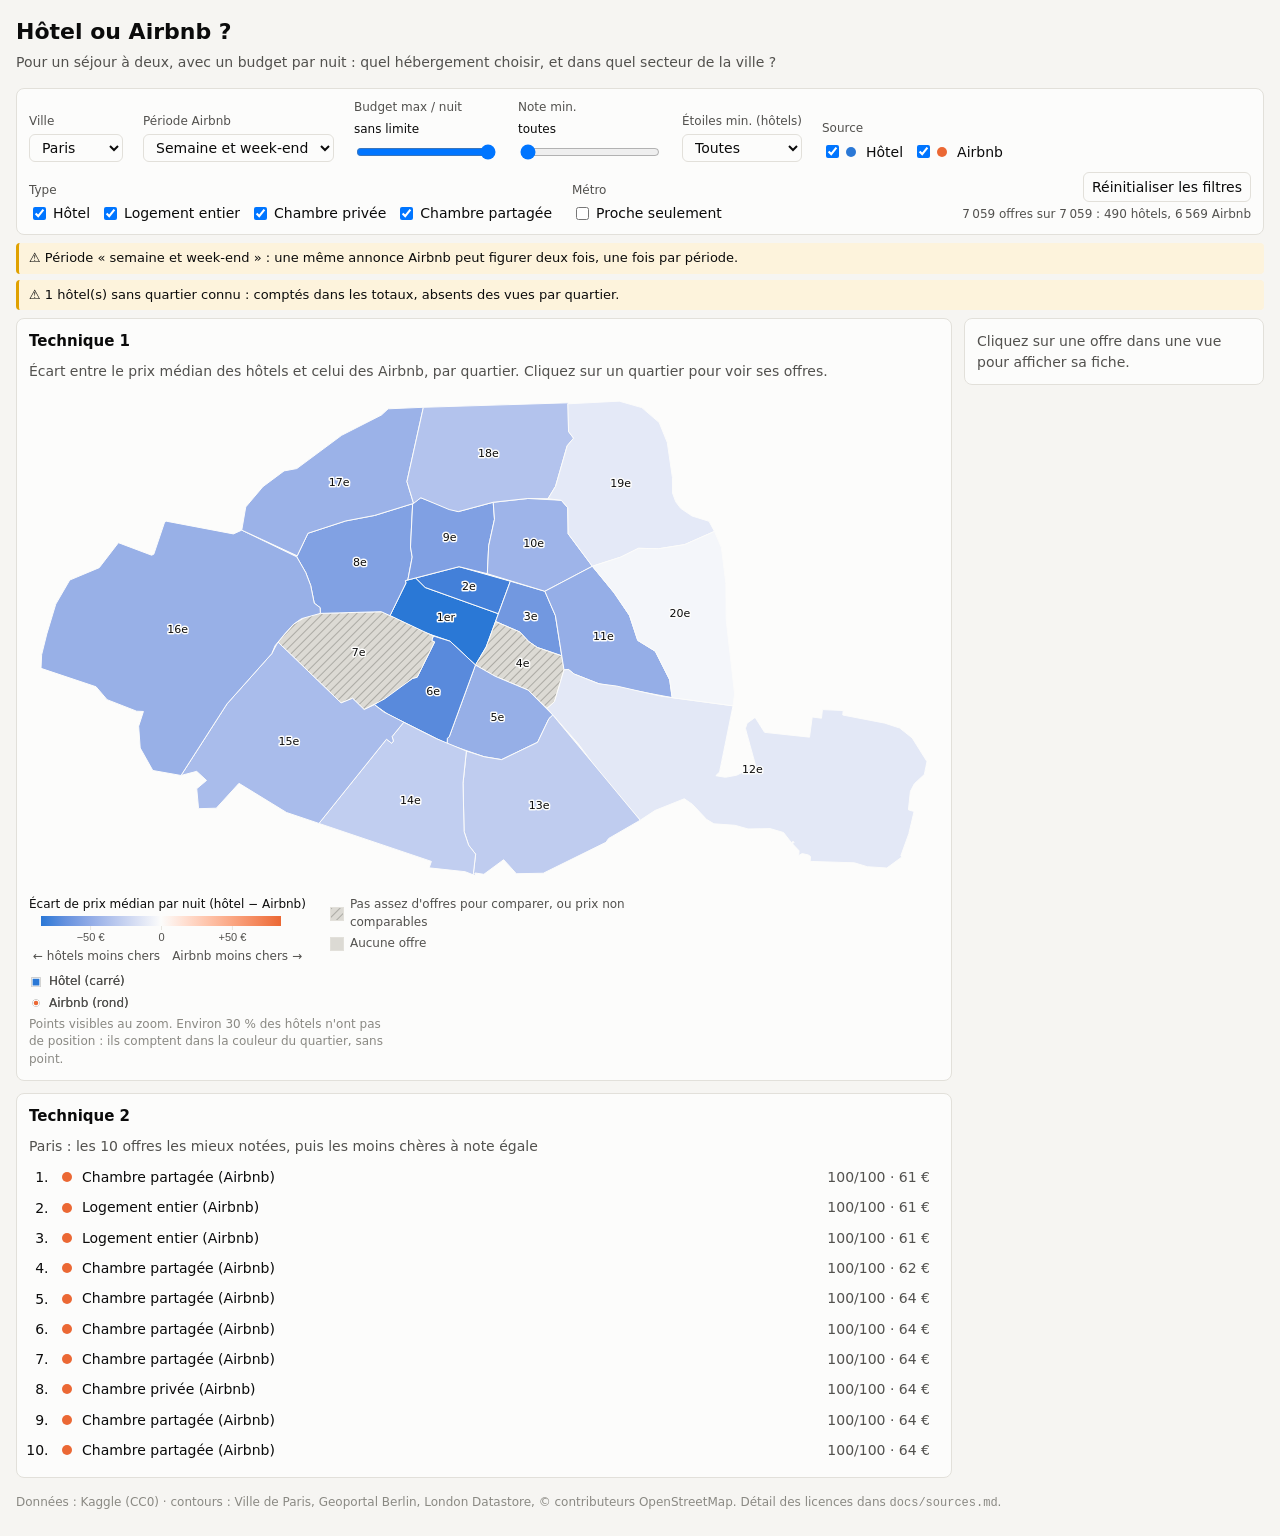
==== viz/index.html @ ac9ab4ae "technique1 première ébauche" ====
<!doctype html>
<html lang="fr" data-theme="light">
<head>
  <meta charset="utf-8">
  <meta name="viewport" content="width=device-width, initial-scale=1">
  <title>Hôtel ou Airbnb ?</title>
  <link rel="icon" href="data:,">
  <link rel="stylesheet" href="style.css">
  <!-- D3 embarqué dans le dépôt : la démo fonctionne sans réseau. -->
  <script src="lib/d3.v7.9.0.min.js"></script>
  <script type="module" src="main.js"></script>
</head>
<body>
  <header class="entete">
    <h1>Hôtel ou Airbnb ?</h1>
    <p>Pour un séjour à deux, avec un budget par nuit : quel hébergement choisir, et dans quel secteur de la ville ?</p>
  </header>

  <!-- Éléments communs : commun/controles.js et commun/avertissements.js -->
  <section id="controles" class="controles" aria-label="Ville et filtres"></section>
  <div id="avertissements" class="avertissements"></div>

  <main class="disposition">
    <div class="vues">
      <!-- Technique 1 : technique-1/vue.js -->
      <section id="technique-1" class="vue">
        <h2 class="vue-titre">Technique 1</h2>
        <div class="vue-contenu"></div>
      </section>
      <!-- Technique 2 : technique-2/vue.js -->
      <section id="technique-2" class="vue">
        <h2 class="vue-titre">Technique 2</h2>
        <div class="vue-contenu"></div>
      </section>
    </div>
    <!-- Détails à la demande : commun/detail.js -->
    <aside id="detail" class="detail" aria-label="Fiche de l'offre sélectionnée" aria-live="polite"></aside>
  </main>

  <footer class="pied">
    Données : Kaggle (CC0) · contours : Ville de Paris, Geoportal Berlin, London Datastore, © contributeurs OpenStreetMap.
    Détail des licences dans <code>docs/sources.md</code>.
  </footer>
</body>
</html>
---- viz/style.css ----
/* Styles communs. Les couleurs sont des variables : une vue ne code jamais une couleur en dur. */

:root {
  color-scheme: light;
  --fond: #f6f5f2;
  --surface: #fcfcfb;          /* fond des vues et des graphiques */
  --bordure: #e2e0da;
  --texte: #0b0b0b;
  --texte-secondaire: #52514e;
  --texte-discret: #8a8983;
  --grille: #e8e6e0;
  --sans-donnees: #dcdad4;     /* quartiers sans offres */
  --avertissement-fond: #fdf3dc;
  --avertissement-bord: #e0a100;
  --erreur: #d03b3b;
  /* Couleurs des sources (bleu / orange, vérifiées pour le daltonisme et le contraste) */
  --couleur-hotel: #2a78d6;
  --couleur-airbnb: #eb6834;
}

@media (prefers-color-scheme: dark) {
  :root:not([data-theme="light"]) {
    color-scheme: dark;
    --fond: #121211;
    --surface: #1a1a19;
    --bordure: #33332f;
    --texte: #f0efec;
    --texte-secondaire: #c3c2b7;
    --texte-discret: #8f8e86;
    --grille: #2b2b28;
    --sans-donnees: #383835;
    --avertissement-fond: #3a2f12;
    --avertissement-bord: #c98500;
    --couleur-hotel: #3987e5;
    --couleur-airbnb: #d95926;
  }
}
:root[data-theme="dark"] {
  color-scheme: dark;
  --fond: #121211;
  --surface: #1a1a19;
  --bordure: #33332f;
  --texte: #f0efec;
  --texte-secondaire: #c3c2b7;
  --texte-discret: #8f8e86;
  --grille: #2b2b28;
  --sans-donnees: #383835;
  --avertissement-fond: #3a2f12;
  --avertissement-bord: #c98500;
  --couleur-hotel: #3987e5;
  --couleur-airbnb: #d95926;
}

* { box-sizing: border-box; }

body {
  margin: 0;
  padding: 0 16px 24px;
  background: var(--fond);
  color: var(--texte);
  font: 14px/1.45 system-ui, -apple-system, "Segoe UI", sans-serif;
}
body.en-chargement { cursor: progress; }
body.en-chargement .vues { opacity: 0.6; }

.entete { max-width: 1400px; margin: 0 auto; padding: 16px 0 8px; }
.entete h1 { margin: 0; font-size: 22px; }
.entete p { margin: 4px 0 0; color: var(--texte-secondaire); }

/* Barre de contrôles : une seule rangée au-dessus des vues, qui passe à la ligne si besoin. */
.controles {
  max-width: 1400px;
  margin: 8px auto;
  padding: 10px 12px;
  display: flex;
  flex-wrap: wrap;
  gap: 10px 20px;
  align-items: flex-end;
  background: var(--surface);
  border: 1px solid var(--bordure);
  border-radius: 8px;
}
.controle { display: flex; flex-direction: column; gap: 4px; min-width: 0; }
.controle-libelle { font-size: 12px; color: var(--texte-secondaire); }
.controle output { font-size: 12px; font-variant-numeric: tabular-nums; }
.controle-options { display: flex; flex-wrap: wrap; gap: 4px 10px; }
.controle-options label, label.controle-options { display: inline-flex; align-items: center; gap: 4px; }
.controle-fin { margin-left: auto; align-items: flex-end; }
.compteur { margin: 0; font-size: 12px; color: var(--texte-secondaire); font-variant-numeric: tabular-nums; }
select, button, input { font: inherit; color: inherit; }
select, button {
  background: var(--surface);
  border: 1px solid var(--bordure);
  border-radius: 6px;
  padding: 4px 8px;
}
button { cursor: pointer; }
input[type="range"] { width: 140px; }

.avertissements { max-width: 1400px; margin: 0 auto; }
.avertissement {
  margin: 6px 0;
  padding: 6px 10px;
  background: var(--avertissement-fond);
  border-left: 3px solid var(--avertissement-bord);
  border-radius: 4px;
  font-size: 13px;
}
.avertissement::before { content: "⚠ "; }
.avertissement.erreur { border-left-color: var(--erreur); }

/* Disposition : les deux vues à gauche, la fiche de détail à droite. */
.disposition {
  max-width: 1400px;
  margin: 8px auto 0;
  display: grid;
  grid-template-columns: minmax(0, 1fr) 300px;
  gap: 12px;
  align-items: start;
}
.vues { display: grid; gap: 12px; min-width: 0; }
.vue, .detail {
  background: var(--surface);
  border: 1px solid var(--bordure);
  border-radius: 8px;
  padding: 12px;
  min-width: 0;
}
.vue-titre { margin: 0 0 8px; font-size: 15px; }
.vue-contenu { min-width: 0; }
.vue-contenu svg { display: block; max-width: 100%; height: auto; }
.detail { position: sticky; top: 12px; }

body[data-vue-seule="1"] #technique-2,
body[data-vue-seule="2"] #technique-1 { display: none; }

@media (max-width: 900px) {
  .disposition { grid-template-columns: minmax(0, 1fr); }
  .detail { position: static; }
  .controle-fin { margin-left: 0; align-items: flex-start; }
}

/* Axes D3 : discrets */
.axe { color: var(--texte-discret); }
.axe text { fill: var(--texte-secondaire); font-size: 11px; }
.axe line, .axe path { stroke: var(--grille); }

/* Pastille de couleur d'une source (légendes, fiches, listes) */
.pastille {
  display: inline-block;
  width: 10px; height: 10px;
  border-radius: 50%;
  margin-right: 6px;
  vertical-align: baseline;
  flex: none;
}
.pastille.hotel { background: var(--couleur-hotel); }
.pastille.airbnb { background: var(--couleur-airbnb); }

/* Surlignage partagé : une offre survolée ou sélectionnée dans une vue l'est aussi dans l'autre. */
circle.survolee { stroke: var(--texte); stroke-width: 1.5px; }
circle.selectionnee { stroke: var(--texte); stroke-width: 2.5px; r: 5px; }

/* Fiche de détail */
.detail-vide { margin: 0; color: var(--texte-secondaire); }
.detail-entete { display: flex; justify-content: space-between; gap: 8px; align-items: start; }
.detail-entete h2 { margin: 0; font-size: 16px; }
.detail-entete button { padding: 0 8px; line-height: 1.6; }
.detail-source { margin: 4px 0 8px; color: var(--texte-secondaire); display: flex; align-items: center; }
.detail dl { display: grid; grid-template-columns: auto 1fr; gap: 4px 12px; margin: 0; }
.detail dt { color: var(--texte-secondaire); }
.detail dd { margin: 0; font-variant-numeric: tabular-nums; }

/* Infobulle (commun/infobulle.js) */
.infobulle {
  position: fixed;
  z-index: 10;
  pointer-events: none;
  max-width: 280px;
  padding: 6px 10px;
  background: var(--surface);
  border: 1px solid var(--bordure);
  border-radius: 6px;
  box-shadow: 0 2px 8px rgb(0 0 0 / 0.15);
  font-size: 12px;
  opacity: 0;
  transition: opacity 0.1s;
}
.infobulle.visible { opacity: 1; }

/* Exemples des techniques (à supprimer avec eux) */
.exemple-resume { margin: 0 0 6px; color: var(--texte-secondaire); }
.exemple-liste { margin: 0; padding-left: 24px; }
.exemple-liste button {
  display: flex; align-items: center; gap: 4px;
  width: 100%; text-align: left;
  border-color: transparent; background: none;
}
.exemple-nom { flex: 1; overflow: hidden; text-overflow: ellipsis; white-space: nowrap; }
.exemple-valeurs { color: var(--texte-secondaire); font-variant-numeric: tabular-nums; }
.exemple-liste li.survolee button { border-color: var(--bordure); }
.exemple-liste li.selectionnee button { border-color: var(--texte); }

.pied { max-width: 1400px; margin: 16px auto 0; font-size: 12px; color: var(--texte-discret); }
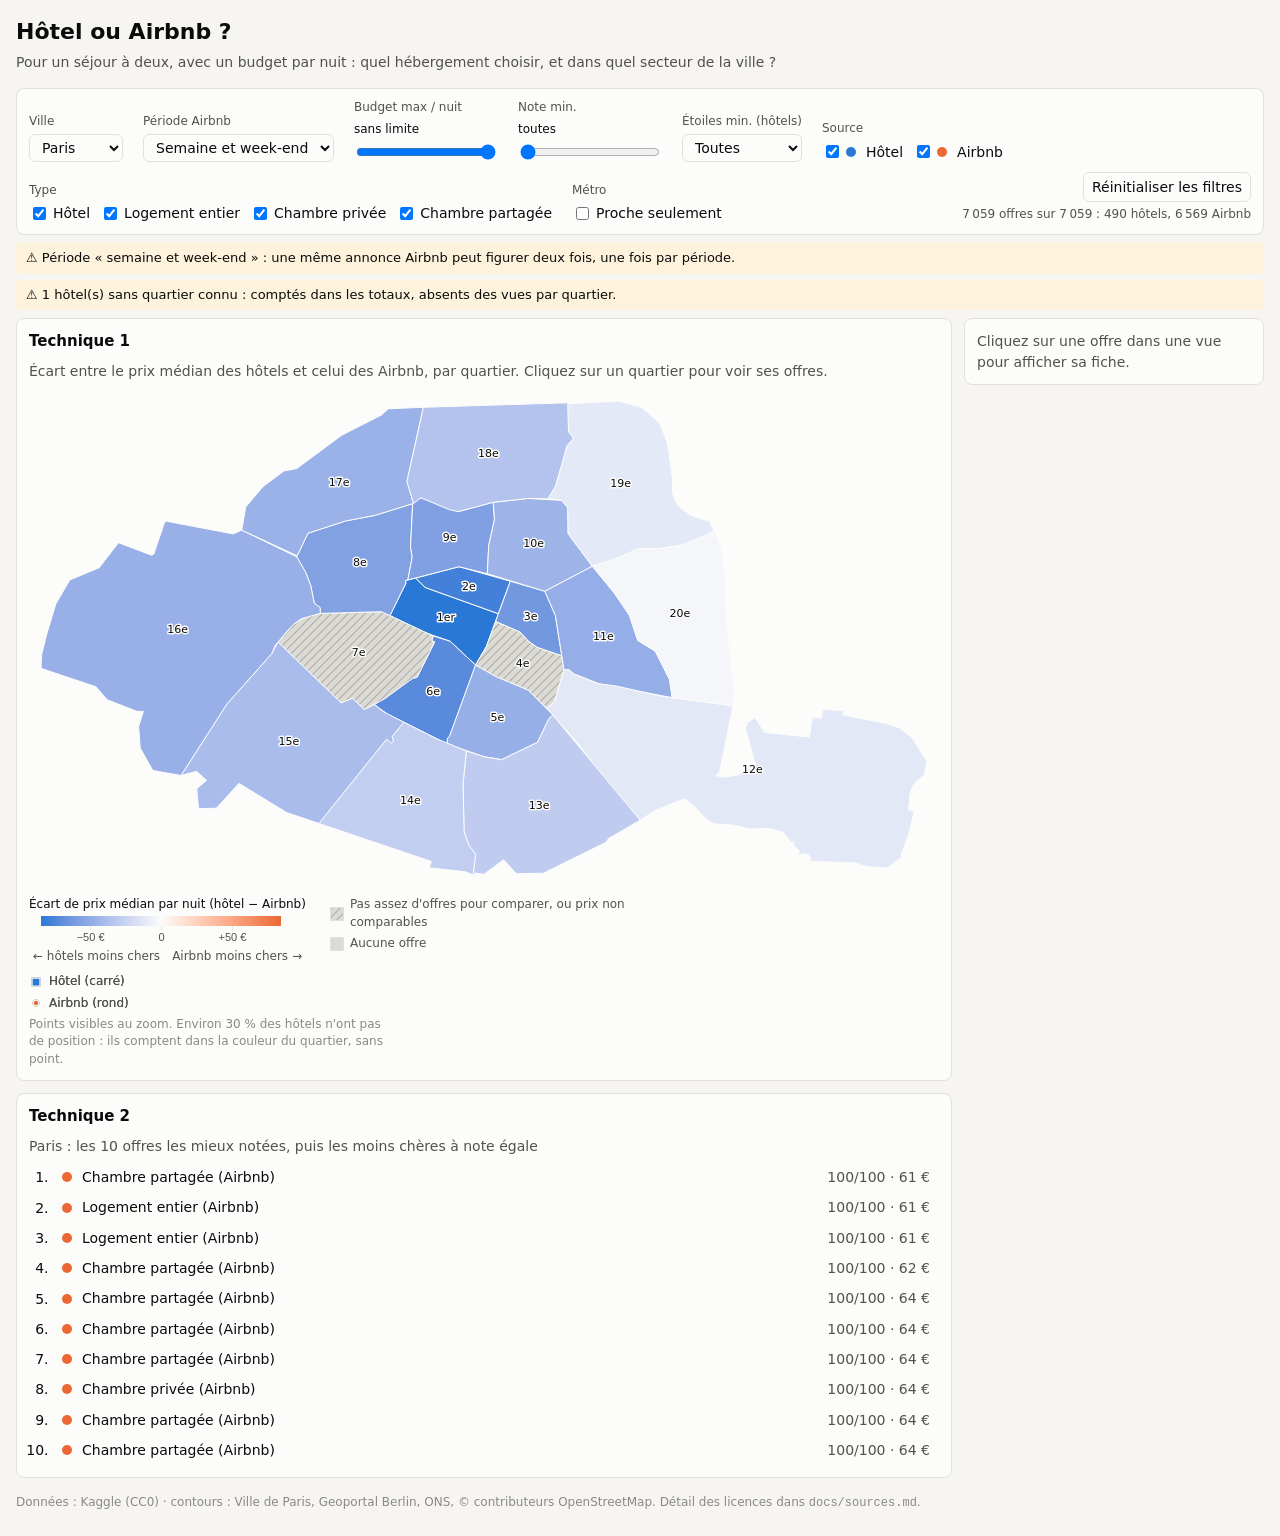
==== commit 431f0336: "technique1 fix" ====
--- a/viz/index.html
+++ b/viz/index.html
@@ -38,7 +38,7 @@
   </main>
 
   <footer class="pied">
-    Données : Kaggle (CC0) · contours : Ville de Paris, Geoportal Berlin, London Datastore, © contributeurs OpenStreetMap.
+    Données : Kaggle (CC0) · contours : Ville de Paris, Geoportal Berlin, ONS, © contributeurs OpenStreetMap.
     Détail des licences dans <code>docs/sources.md</code>.
   </footer>
 </body>
--- a/viz/style.css
+++ b/viz/style.css
@@ -11,7 +11,6 @@
   --grille: #e8e6e0;
   --sans-donnees: #dcdad4;     /* quartiers sans offres */
   --avertissement-fond: #fdf3dc;
-  --avertissement-bord: #e0a100;
   --erreur: #d03b3b;
   /* Couleurs des sources (bleu / orange, vérifiées pour le daltonisme et le contraste) */
   --couleur-hotel: #2a78d6;
@@ -30,7 +29,6 @@
     --grille: #2b2b28;
     --sans-donnees: #383835;
     --avertissement-fond: #3a2f12;
-    --avertissement-bord: #c98500;
     --couleur-hotel: #3987e5;
     --couleur-airbnb: #d95926;
   }
@@ -46,7 +44,6 @@
   --grille: #2b2b28;
   --sans-donnees: #383835;
   --avertissement-fond: #3a2f12;
-  --avertissement-bord: #c98500;
   --couleur-hotel: #3987e5;
   --couleur-airbnb: #d95926;
 }
@@ -102,12 +99,11 @@
   margin: 6px 0;
   padding: 6px 10px;
   background: var(--avertissement-fond);
-  border-left: 3px solid var(--avertissement-bord);
   border-radius: 4px;
   font-size: 13px;
 }
 .avertissement::before { content: "⚠ "; }
-.avertissement.erreur { border-left-color: var(--erreur); }
+.avertissement.erreur { color: var(--erreur); }
 
 /* Disposition : les deux vues à gauche, la fiche de détail à droite. */
 .disposition {
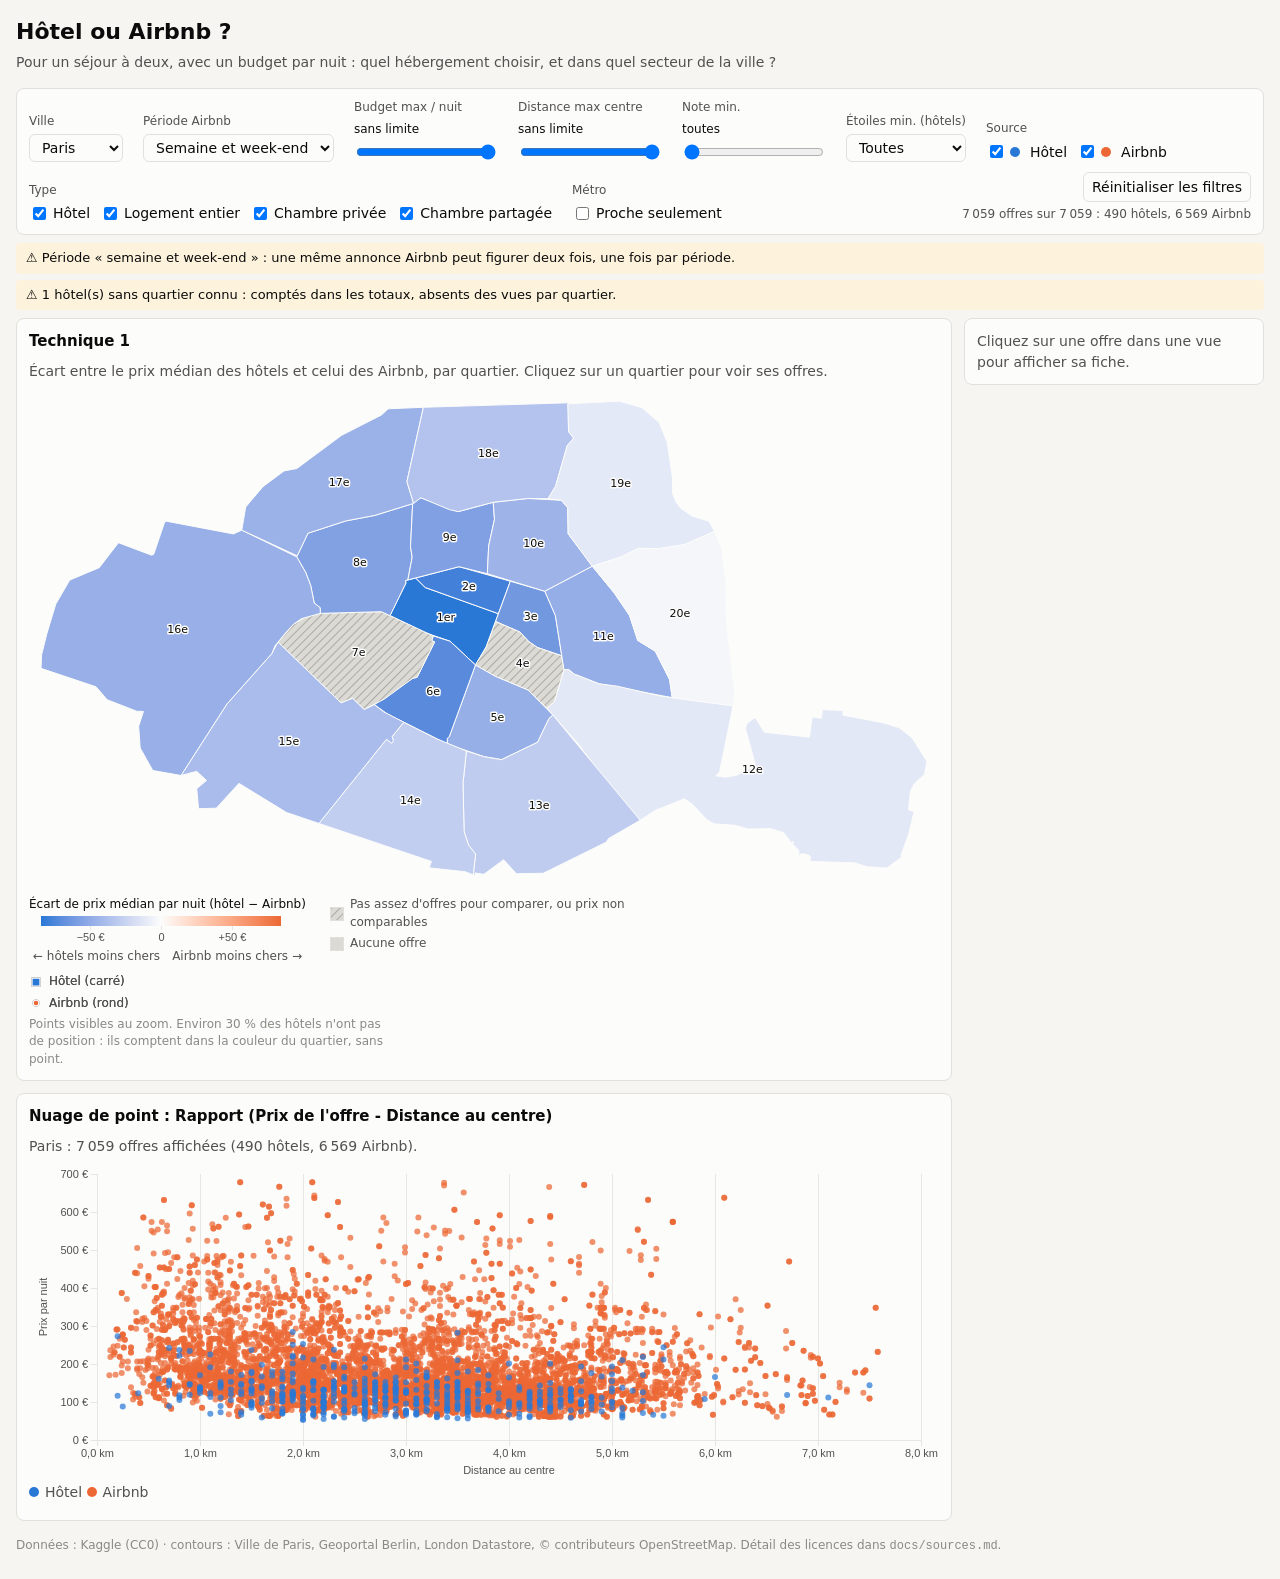
==== commit 7cce797e: "feat: Ajout de la seconde technique de visualisation (Nuage de points) + Filtre de distance au centr" ====
--- a/viz/index.html
+++ b/viz/index.html
@@ -29,7 +29,7 @@
       </section>
       <!-- Technique 2 : technique-2/vue.js -->
       <section id="technique-2" class="vue">
-        <h2 class="vue-titre">Technique 2</h2>
+        <h2 class="vue-titre">Nuage de point : Rapport (Prix de l'offre - Distance au centre)</h2>
         <div class="vue-contenu"></div>
       </section>
     </div>
@@ -38,7 +38,7 @@
   </main>
 
   <footer class="pied">
-    Données : Kaggle (CC0) · contours : Ville de Paris, Geoportal Berlin, ONS, © contributeurs OpenStreetMap.
+    Données : Kaggle (CC0) · contours : Ville de Paris, Geoportal Berlin, London Datastore, © contributeurs OpenStreetMap.
     Détail des licences dans <code>docs/sources.md</code>.
   </footer>
 </body>
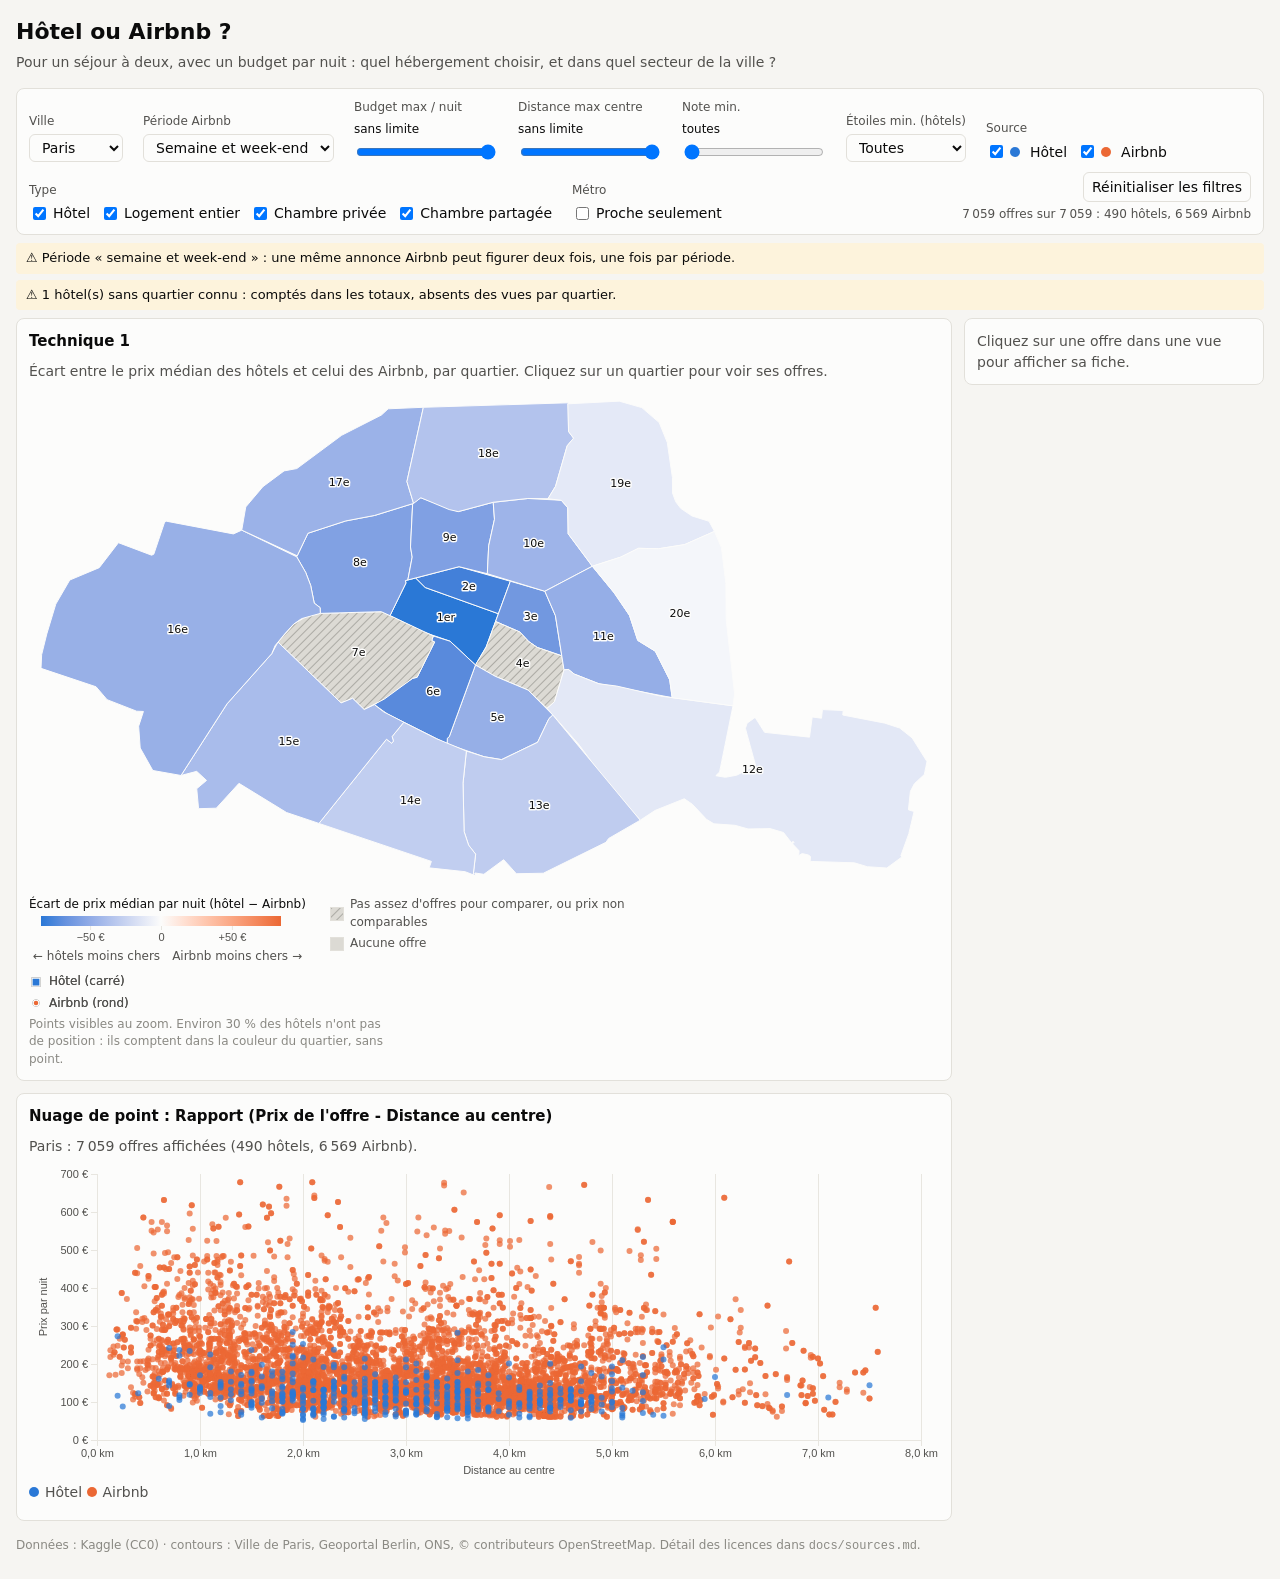
==== commit 56e23456: "Merge branch 'main' of https://github.com/Samuelito78/data-visu-project" ====
--- a/viz/index.html
+++ b/viz/index.html
@@ -38,7 +38,7 @@
   </main>
 
   <footer class="pied">
-    Données : Kaggle (CC0) · contours : Ville de Paris, Geoportal Berlin, London Datastore, © contributeurs OpenStreetMap.
+    Données : Kaggle (CC0) · contours : Ville de Paris, Geoportal Berlin, ONS, © contributeurs OpenStreetMap.
     Détail des licences dans <code>docs/sources.md</code>.
   </footer>
 </body>
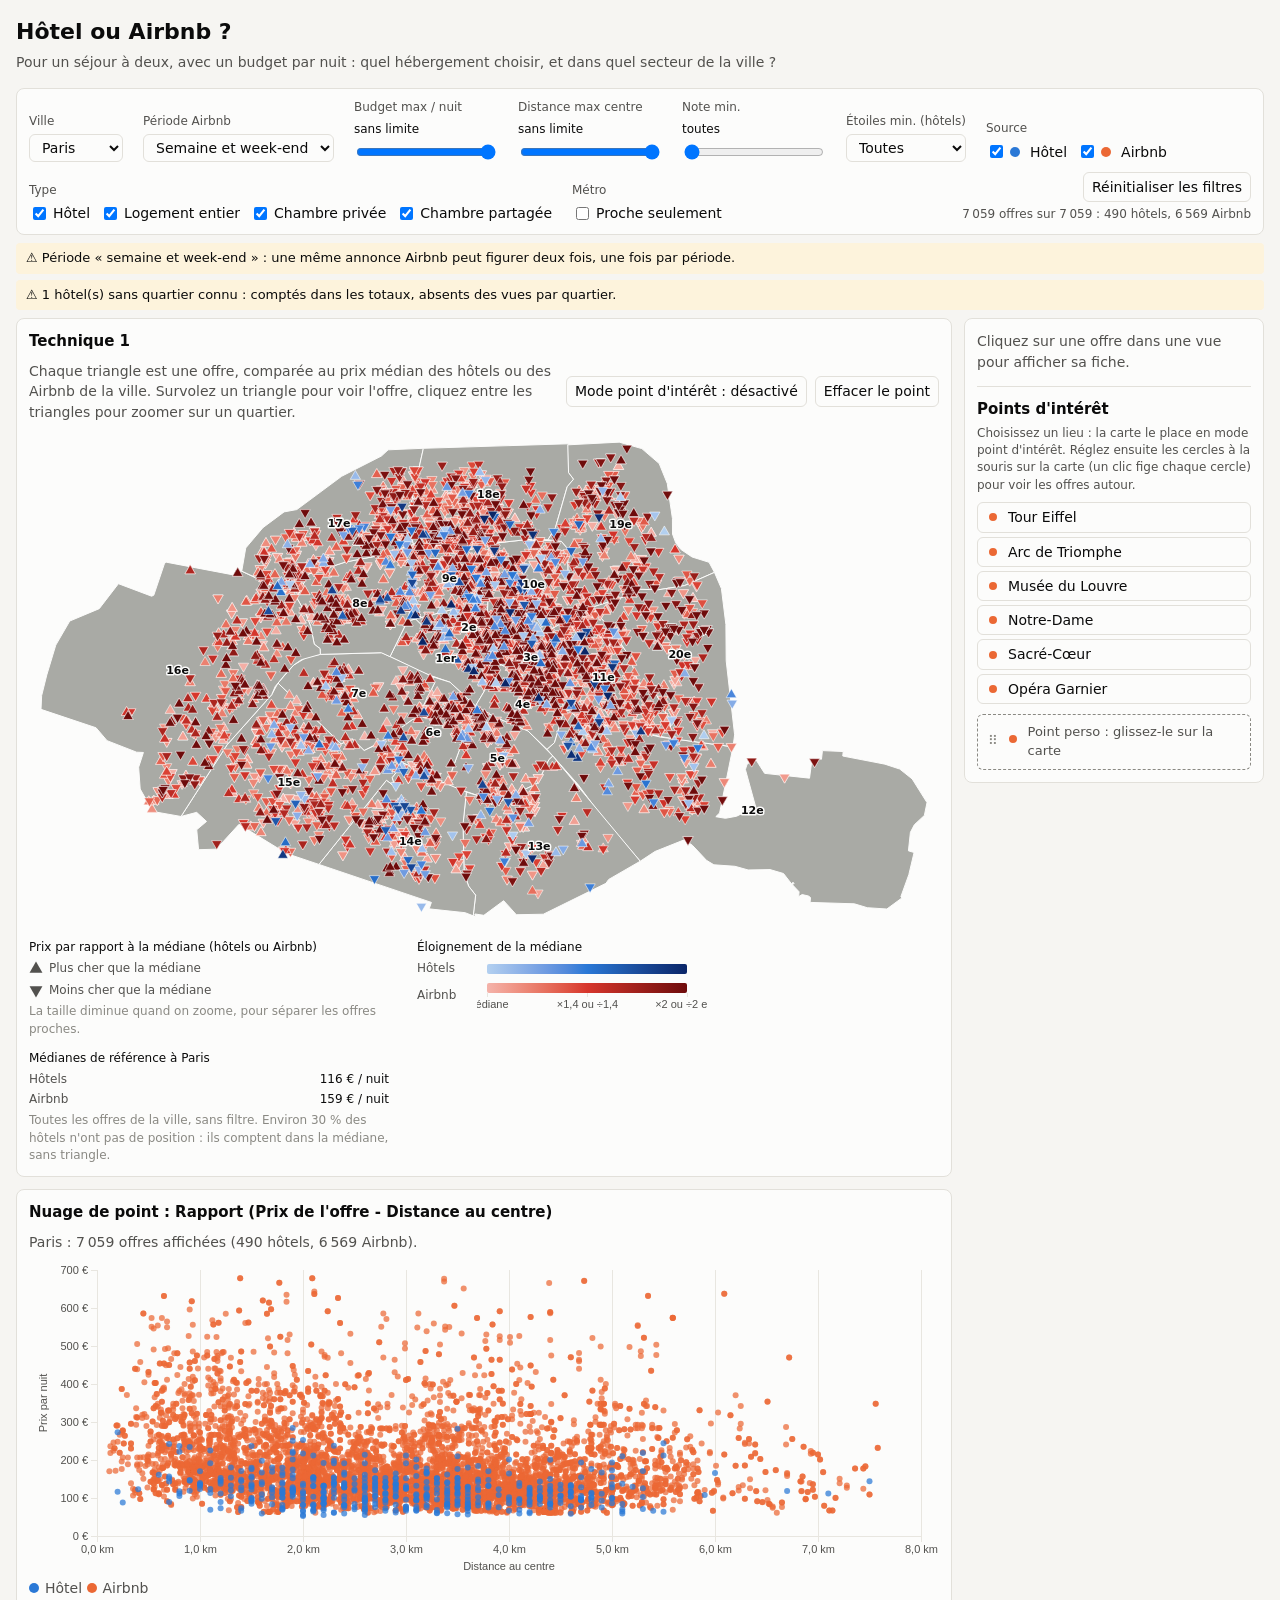
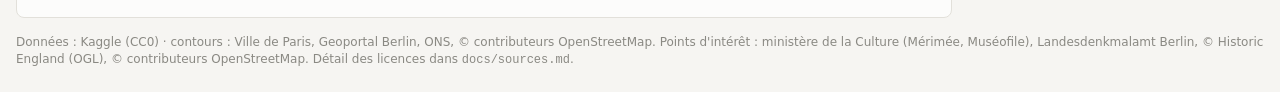
==== commit cbe8e5aa: "feat(carte): triangles, points d'intérêt prédéfinis et point perso à glisser - Carte en triangles (p" ====
--- a/viz/index.html
+++ b/viz/index.html
@@ -33,12 +33,17 @@
         <div class="vue-contenu"></div>
       </section>
     </div>
-    <!-- Détails à la demande : commun/detail.js -->
-    <aside id="detail" class="detail" aria-label="Fiche de l'offre sélectionnée" aria-live="polite"></aside>
+    <aside class="detail" aria-label="Fiche de l'offre et points d'intérêt">
+      <!-- Détails à la demande : commun/detail.js -->
+      <div id="detail" aria-live="polite"></div>
+      <!-- Points d'intérêt (technique 1) : commun/points-interet.js -->
+      <section id="points-interet" class="poi-panneau" aria-label="Points d'intérêt"></section>
+    </aside>
   </main>
 
   <footer class="pied">
     Données : Kaggle (CC0) · contours : Ville de Paris, Geoportal Berlin, ONS, © contributeurs OpenStreetMap.
+    Points d'intérêt : ministère de la Culture (Mérimée, Muséofile), Landesdenkmalamt Berlin, © Historic England (OGL), © contributeurs OpenStreetMap.
     Détail des licences dans <code>docs/sources.md</code>.
   </footer>
 </body>
--- a/viz/style.css
+++ b/viz/style.css
@@ -167,6 +167,33 @@
 .detail dt { color: var(--texte-secondaire); }
 .detail dd { margin: 0; font-variant-numeric: tabular-nums; }
 
+/* Points d'intérêt (commun/points-interet.js), sous la fiche. Ils servent à la carte (technique 1). */
+.poi-panneau { margin-top: 14px; padding-top: 12px; border-top: 1px solid var(--bordure); }
+body[data-vue-seule="2"] .poi-panneau { display: none; }
+.poi-titre { margin: 0 0 4px; font-size: 15px; }
+.poi-intro { margin: 0 0 8px; font-size: 12px; color: var(--texte-secondaire); }
+.poi-liste { list-style: none; margin: 0 0 10px; padding: 0; display: grid; gap: 4px; }
+.poi-liste button {
+  display: flex; align-items: center; gap: 8px;
+  width: 100%; text-align: left;
+}
+.poi-liste button[aria-pressed="true"] { border-color: var(--texte); box-shadow: inset 0 0 0 1px var(--texte); }
+.poi-repere { flex: none; overflow: visible; }
+.poi-repere circle { fill: var(--couleur-airbnb); stroke: var(--surface); stroke-width: 2px; }
+.poi-perso {
+  display: flex; align-items: center; gap: 8px;
+  padding: 8px 10px;
+  border: 1px dashed var(--texte-discret);
+  border-radius: 6px;
+  font-size: 13px;
+  color: var(--texte-secondaire);
+  cursor: grab;
+  user-select: none;
+}
+.poi-perso:active { cursor: grabbing; }
+.poi-perso.actif { border-style: solid; border-color: var(--texte); color: var(--texte); }
+.poi-perso-poignee { color: var(--texte-discret); }
+
 /* Infobulle (commun/infobulle.js) */
 .infobulle {
   position: fixed;
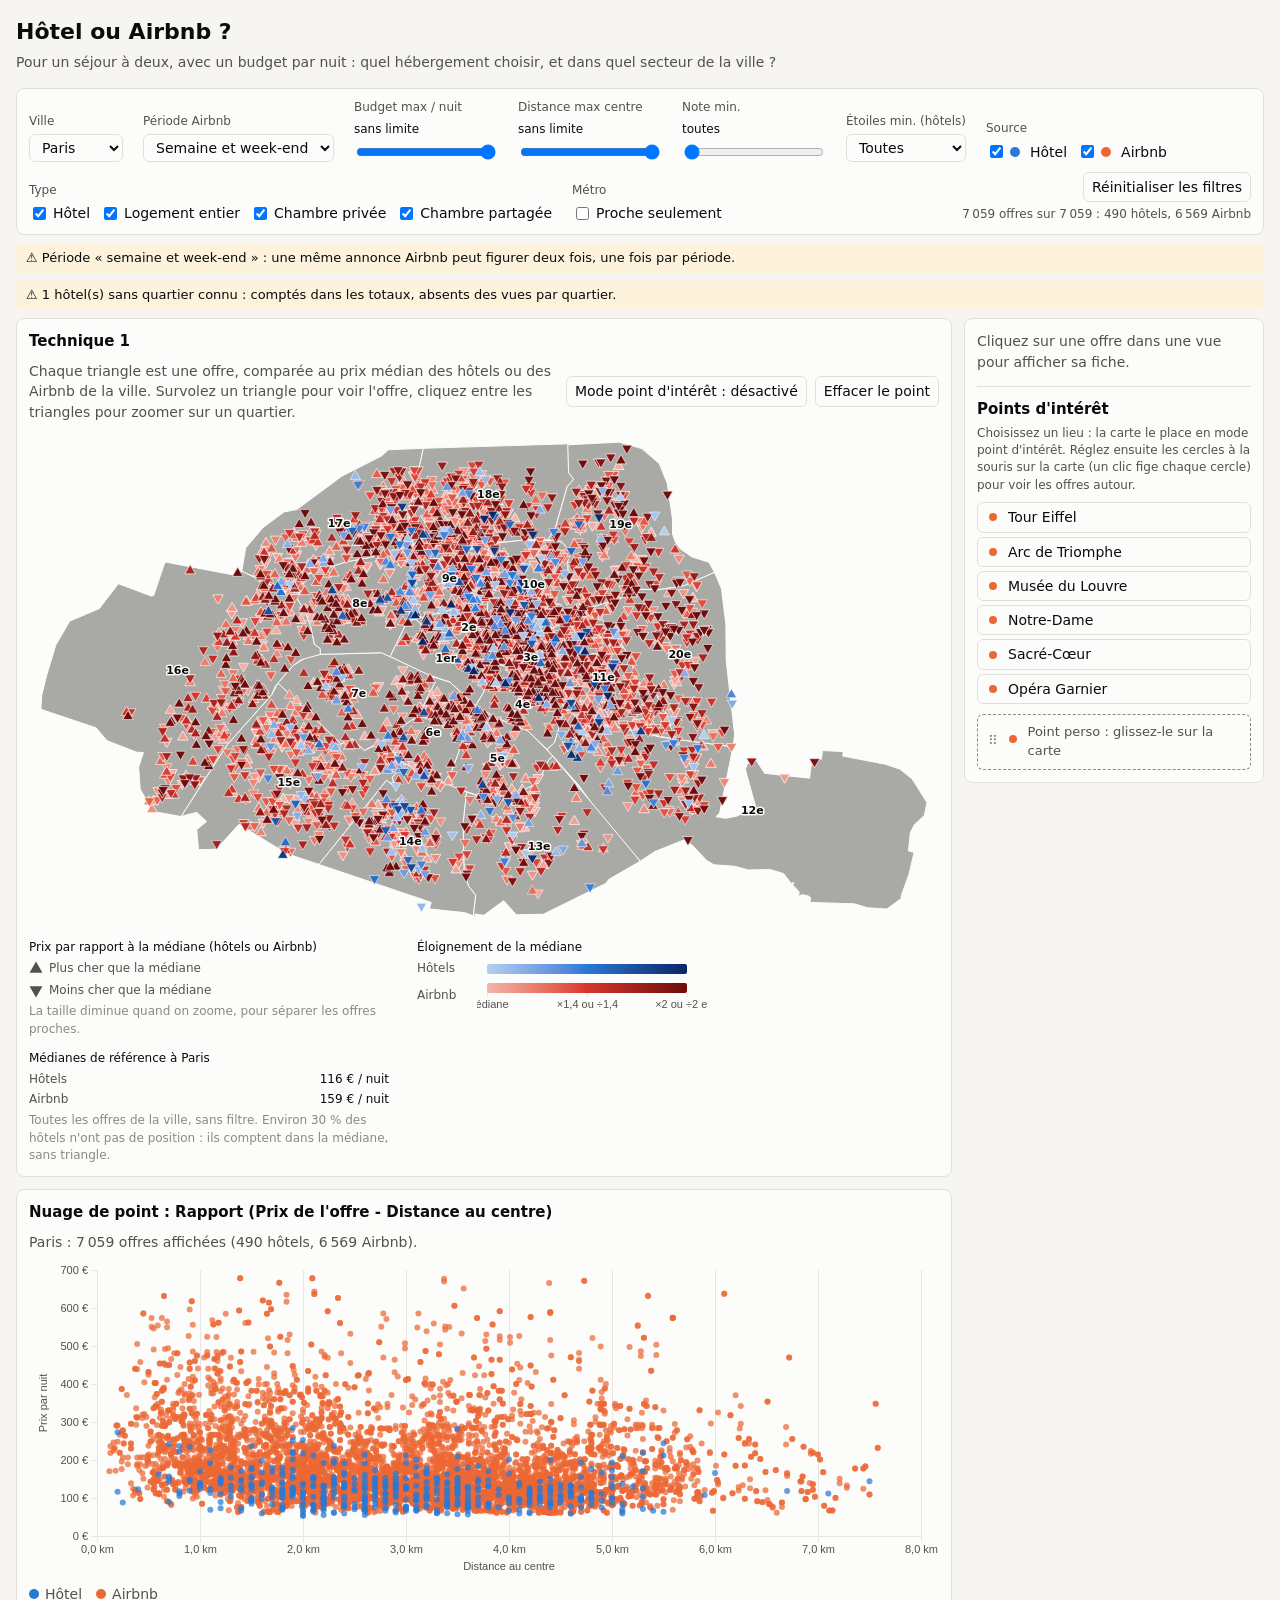
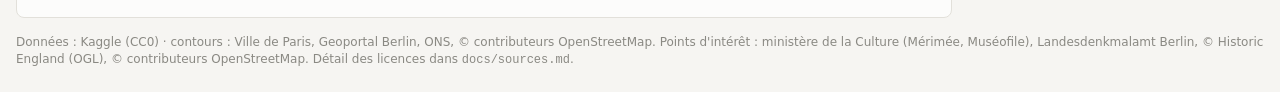
==== commit ee607039: "refactor(viz): découpage par composant - noyau/ : charte, données, état, filtres (sans affichage). -" ====
--- a/viz/index.html
+++ b/viz/index.html
@@ -5,7 +5,16 @@
   <meta name="viewport" content="width=device-width, initial-scale=1">
   <title>Hôtel ou Airbnb ?</title>
   <link rel="icon" href="data:,">
-  <link rel="stylesheet" href="style.css">
+  <!-- Styles : thème et base, puis un fichier par composant et par technique. -->
+  <link rel="stylesheet" href="styles/theme.css">
+  <link rel="stylesheet" href="styles/base.css">
+  <link rel="stylesheet" href="composants/controles/controles.css">
+  <link rel="stylesheet" href="composants/avertissements/avertissements.css">
+  <link rel="stylesheet" href="composants/fiche/fiche.css">
+  <link rel="stylesheet" href="composants/points-interet/points-interet.css">
+  <link rel="stylesheet" href="composants/infobulle/infobulle.css">
+  <link rel="stylesheet" href="technique-1/carte.css">
+  <link rel="stylesheet" href="technique-2/nuage.css">
   <!-- D3 embarqué dans le dépôt : la démo fonctionne sans réseau. -->
   <script src="lib/d3.v7.9.0.min.js"></script>
   <script type="module" src="main.js"></script>
@@ -16,27 +25,27 @@
     <p>Pour un séjour à deux, avec un budget par nuit : quel hébergement choisir, et dans quel secteur de la ville ?</p>
   </header>
 
-  <!-- Éléments communs : commun/controles.js et commun/avertissements.js -->
+  <!-- composants/controles et composants/avertissements -->
   <section id="controles" class="controles" aria-label="Ville et filtres"></section>
   <div id="avertissements" class="avertissements"></div>
 
   <main class="disposition">
     <div class="vues">
-      <!-- Technique 1 : technique-1/vue.js -->
+      <!-- Technique 1 : technique-1/ (carte des offres) -->
       <section id="technique-1" class="vue">
         <h2 class="vue-titre">Technique 1</h2>
         <div class="vue-contenu"></div>
       </section>
-      <!-- Technique 2 : technique-2/vue.js -->
+      <!-- Technique 2 : technique-2/ (nuage de points) -->
       <section id="technique-2" class="vue">
         <h2 class="vue-titre">Nuage de point : Rapport (Prix de l'offre - Distance au centre)</h2>
         <div class="vue-contenu"></div>
       </section>
     </div>
-    <aside class="detail" aria-label="Fiche de l'offre et points d'intérêt">
-      <!-- Détails à la demande : commun/detail.js -->
-      <div id="detail" aria-live="polite"></div>
-      <!-- Points d'intérêt (technique 1) : commun/points-interet.js -->
+    <aside class="panneau-lateral" aria-label="Fiche de l'offre et points d'intérêt">
+      <!-- Détails à la demande : composants/fiche -->
+      <div id="fiche" aria-live="polite"></div>
+      <!-- Points d'intérêt (technique 1) : composants/points-interet -->
       <section id="points-interet" class="poi-panneau" aria-label="Points d'intérêt"></section>
     </aside>
   </main>
--- a/viz/styles/theme.css
+++ b/viz/styles/theme.css
@@ -0,0 +1,51 @@
+/* Thème : toutes les couleurs de l'interface, en clair et en sombre.
+   Une vue ou un composant ne code jamais une couleur en dur : il lit ces variables.
+   Le mode suit le système, ou l'attribut data-theme="light" / "dark" posé sur <html>. */
+
+:root {
+  color-scheme: light;
+  --fond: #f6f5f2;
+  --surface: #fcfcfb;          /* fond des vues et des graphiques */
+  --bordure: #e2e0da;
+  --texte: #0b0b0b;
+  --texte-secondaire: #52514e;
+  --texte-discret: #8a8983;
+  --grille: #e8e6e0;
+  --sans-donnees: #dcdad4;     /* quartiers sans offres */
+  --avertissement-fond: #fdf3dc;
+  --erreur: #d03b3b;
+  /* Couleurs des sources (bleu / orange, vérifiées pour le daltonisme et le contraste) */
+  --couleur-hotel: #2a78d6;
+  --couleur-airbnb: #eb6834;
+}
+
+@media (prefers-color-scheme: dark) {
+  :root:not([data-theme="light"]) {
+    color-scheme: dark;
+    --fond: #121211;
+    --surface: #1a1a19;
+    --bordure: #33332f;
+    --texte: #f0efec;
+    --texte-secondaire: #c3c2b7;
+    --texte-discret: #8f8e86;
+    --grille: #2b2b28;
+    --sans-donnees: #383835;
+    --avertissement-fond: #3a2f12;
+    --couleur-hotel: #3987e5;
+    --couleur-airbnb: #d95926;
+  }
+}
+:root[data-theme="dark"] {
+  color-scheme: dark;
+  --fond: #121211;
+  --surface: #1a1a19;
+  --bordure: #33332f;
+  --texte: #f0efec;
+  --texte-secondaire: #c3c2b7;
+  --texte-discret: #8f8e86;
+  --grille: #2b2b28;
+  --sans-donnees: #383835;
+  --avertissement-fond: #3a2f12;
+  --couleur-hotel: #3987e5;
+  --couleur-airbnb: #d95926;
+}
--- a/viz/styles/base.css
+++ b/viz/styles/base.css
@@ -0,0 +1,90 @@
+/* Base : mise en forme générale, éléments de formulaire, disposition de la page
+   et petits éléments partagés par plusieurs composants (avertissement, pastille, axes).
+   Les styles propres à un composant sont dans son dossier (composants/<nom>/<nom>.css). */
+
+* { box-sizing: border-box; }
+
+body {
+  margin: 0;
+  padding: 0 16px 24px;
+  background: var(--fond);
+  color: var(--texte);
+  font: 14px/1.45 system-ui, -apple-system, "Segoe UI", sans-serif;
+}
+body.en-chargement { cursor: progress; }
+body.en-chargement .vues { opacity: 0.6; }
+
+.entete { max-width: 1400px; margin: 0 auto; padding: 16px 0 8px; }
+.entete h1 { margin: 0; font-size: 22px; }
+.entete p { margin: 4px 0 0; color: var(--texte-secondaire); }
+
+/* Éléments de formulaire */
+select, button, input { font: inherit; color: inherit; }
+select, button {
+  background: var(--surface);
+  border: 1px solid var(--bordure);
+  border-radius: 6px;
+  padding: 4px 8px;
+}
+button { cursor: pointer; }
+input[type="range"] { width: 140px; }
+
+/* Disposition : les deux vues à gauche, la fiche de détail à droite. */
+.disposition {
+  max-width: 1400px;
+  margin: 8px auto 0;
+  display: grid;
+  grid-template-columns: minmax(0, 1fr) 300px;
+  gap: 12px;
+  align-items: start;
+}
+.vues { display: grid; gap: 12px; min-width: 0; }
+.vue, .panneau-lateral {
+  background: var(--surface);
+  border: 1px solid var(--bordure);
+  border-radius: 8px;
+  padding: 12px;
+  min-width: 0;
+}
+.vue-titre { margin: 0 0 8px; font-size: 15px; }
+.vue-contenu { min-width: 0; }
+.vue-contenu svg { display: block; max-width: 100%; height: auto; }
+.panneau-lateral { position: sticky; top: 12px; }
+
+body[data-vue-seule="1"] #technique-2,
+body[data-vue-seule="2"] #technique-1 { display: none; }
+
+@media (max-width: 900px) {
+  .disposition { grid-template-columns: minmax(0, 1fr); }
+  .panneau-lateral { position: static; }
+}
+
+/* Bandeau d'avertissement : limites des données (composants/avertissements) et fiche d'une offre. */
+.avertissement {
+  margin: 6px 0;
+  padding: 6px 10px;
+  background: var(--avertissement-fond);
+  border-radius: 4px;
+  font-size: 13px;
+}
+.avertissement::before { content: "⚠ "; }
+.avertissement.erreur { color: var(--erreur); }
+
+/* Axes D3 : discrets */
+.axe { color: var(--texte-discret); }
+.axe text { fill: var(--texte-secondaire); font-size: 11px; }
+.axe line, .axe path { stroke: var(--grille); }
+
+/* Pastille de couleur d'une source (légendes, fiches, listes) */
+.pastille {
+  display: inline-block;
+  width: 10px; height: 10px;
+  border-radius: 50%;
+  margin-right: 6px;
+  vertical-align: baseline;
+  flex: none;
+}
+.pastille.hotel { background: var(--couleur-hotel); }
+.pastille.airbnb { background: var(--couleur-airbnb); }
+
+.pied { max-width: 1400px; margin: 16px auto 0; font-size: 12px; color: var(--texte-discret); }
--- a/viz/composants/controles/controles.css
+++ b/viz/composants/controles/controles.css
@@ -0,0 +1,25 @@
+/* Barre de contrôles (controles.js) : ville et filtres, une rangée qui passe à la ligne si besoin. */
+
+.controles {
+  max-width: 1400px;
+  margin: 8px auto;
+  padding: 10px 12px;
+  display: flex;
+  flex-wrap: wrap;
+  gap: 10px 20px;
+  align-items: flex-end;
+  background: var(--surface);
+  border: 1px solid var(--bordure);
+  border-radius: 8px;
+}
+.controle { display: flex; flex-direction: column; gap: 4px; min-width: 0; }
+.controle-libelle { font-size: 12px; color: var(--texte-secondaire); }
+.controle output { font-size: 12px; font-variant-numeric: tabular-nums; }
+.controle-options { display: flex; flex-wrap: wrap; gap: 4px 10px; }
+.controle-options label, label.controle-options { display: inline-flex; align-items: center; gap: 4px; }
+.controle-fin { margin-left: auto; align-items: flex-end; }
+.compteur { margin: 0; font-size: 12px; color: var(--texte-secondaire); font-variant-numeric: tabular-nums; }
+
+@media (max-width: 900px) {
+  .controle-fin { margin-left: 0; align-items: flex-start; }
+}
--- a/viz/composants/avertissements/avertissements.css
+++ b/viz/composants/avertissements/avertissements.css
@@ -0,0 +1,3 @@
+/* Zone des avertissements (avertissements.js). Le style d'un avertissement est dans styles/base.css. */
+
+.avertissements { max-width: 1400px; margin: 0 auto; }
--- a/viz/composants/fiche/fiche.css
+++ b/viz/composants/fiche/fiche.css
@@ -0,0 +1,10 @@
+/* Fiche de l'offre sélectionnée (fiche.js). */
+
+.fiche-vide { margin: 0; color: var(--texte-secondaire); }
+.fiche-entete { display: flex; justify-content: space-between; gap: 8px; align-items: start; }
+.fiche-entete h2 { margin: 0; font-size: 16px; }
+.fiche-entete button { padding: 0 8px; line-height: 1.6; }
+.fiche-source { margin: 4px 0 8px; color: var(--texte-secondaire); display: flex; align-items: center; }
+.fiche dl { display: grid; grid-template-columns: auto 1fr; gap: 4px 12px; margin: 0; }
+.fiche dt { color: var(--texte-secondaire); }
+.fiche dd { margin: 0; font-variant-numeric: tabular-nums; }
--- a/viz/composants/points-interet/points-interet.css
+++ b/viz/composants/points-interet/points-interet.css
@@ -0,0 +1,27 @@
+/* Panneau des points d'intérêt (points-interet.js), sous la fiche. Il sert à la carte (technique 1). */
+
+.poi-panneau { margin-top: 14px; padding-top: 12px; border-top: 1px solid var(--bordure); }
+body[data-vue-seule="2"] .poi-panneau { display: none; }
+.poi-titre { margin: 0 0 4px; font-size: 15px; }
+.poi-intro { margin: 0 0 8px; font-size: 12px; color: var(--texte-secondaire); }
+.poi-liste { list-style: none; margin: 0 0 10px; padding: 0; display: grid; gap: 4px; }
+.poi-liste button {
+  display: flex; align-items: center; gap: 8px;
+  width: 100%; text-align: left;
+}
+.poi-liste button[aria-pressed="true"] { border-color: var(--texte); box-shadow: inset 0 0 0 1px var(--texte); }
+.poi-repere { flex: none; overflow: visible; }
+.poi-repere circle { fill: var(--couleur-airbnb); stroke: var(--surface); stroke-width: 2px; }
+.poi-perso {
+  display: flex; align-items: center; gap: 8px;
+  padding: 8px 10px;
+  border: 1px dashed var(--texte-discret);
+  border-radius: 6px;
+  font-size: 13px;
+  color: var(--texte-secondaire);
+  cursor: grab;
+  user-select: none;
+}
+.poi-perso:active { cursor: grabbing; }
+.poi-perso.actif { border-style: solid; border-color: var(--texte); color: var(--texte); }
+.poi-perso-poignee { color: var(--texte-discret); }
--- a/viz/composants/infobulle/infobulle.css
+++ b/viz/composants/infobulle/infobulle.css
@@ -0,0 +1,17 @@
+/* Infobulle partagée (infobulle.js) : une seule dans la page, placée près du pointeur. */
+
+.infobulle {
+  position: fixed;
+  z-index: 10;
+  pointer-events: none;
+  max-width: 280px;
+  padding: 6px 10px;
+  background: var(--surface);
+  border: 1px solid var(--bordure);
+  border-radius: 6px;
+  box-shadow: 0 2px 8px rgb(0 0 0 / 0.15);
+  font-size: 12px;
+  opacity: 0;
+  transition: opacity 0.1s;
+}
+.infobulle.visible { opacity: 1; }
--- a/viz/technique-1/carte.css
+++ b/viz/technique-1/carte.css
@@ -0,0 +1,185 @@
+/* Styles de la technique 1 (carte des offres), chargés par index.html.
+   Couleurs : les variables de styles/theme.css, plus celles des triangles et du fond des quartiers,
+   propres à cette vue et définies ici (clair et sombre). */
+
+:root {
+  /* Triangles : couleur à la médiane, puis de plus en plus foncée en s'en éloignant. */
+  --t1-hotel-mediane: #b3d0f0;
+  --t1-hotel-moyen: #2a78d6;
+  --t1-hotel-loin: #0a2668;
+  --t1-airbnb-mediane: #f4b3aa;
+  --t1-airbnb-moyen: #d7362c;
+  --t1-airbnb-loin: #6e0b0b;
+  --t1-contour-triangle: rgb(255 255 255 / 0.9);
+  /* Fond neutre des quartiers : les quartiers ne sont plus colorés. */
+  --t1-fond-quartier: #a9aaa5;
+}
+@media (prefers-color-scheme: dark) {
+  :root:not([data-theme="light"]) {
+    --t1-hotel-mediane: #a6c8ef;
+    --t1-hotel-moyen: #3987e5;
+    --t1-hotel-loin: #12378c;
+    --t1-airbnb-mediane: #f2a99f;
+    --t1-airbnb-moyen: #e0443a;
+    --t1-airbnb-loin: #8a1414;
+    --t1-contour-triangle: rgb(255 255 255 / 0.75);
+    --t1-fond-quartier: #6c6d69;
+  }
+}
+:root[data-theme="dark"] {
+  --t1-hotel-mediane: #a6c8ef;
+  --t1-hotel-moyen: #3987e5;
+  --t1-hotel-loin: #12378c;
+  --t1-airbnb-mediane: #f2a99f;
+  --t1-airbnb-moyen: #e0443a;
+  --t1-airbnb-loin: #8a1414;
+  --t1-contour-triangle: rgb(255 255 255 / 0.75);
+  --t1-fond-quartier: #6c6d69;
+}
+
+.t1-entete {
+  display: flex;
+  flex-wrap: wrap;
+  align-items: center;
+  justify-content: space-between;
+  gap: 6px 12px;
+  margin: 0 0 8px;
+}
+.t1-resume { margin: 0; color: var(--texte-secondaire); flex: 1 1 260px; }
+.t1-retour[hidden] { display: none; }
+.t1-poi-controles {
+  display: inline-flex;
+  align-items: center;
+  gap: 8px;
+  flex-wrap: wrap;
+}
+.t1-poi-bouton[aria-pressed="true"] {
+  border-color: var(--texte);
+  box-shadow: inset 0 0 0 1px var(--texte);
+}
+
+/* Encart du point d'intérêt, posé sur la carte : hors du flux, il ne décale rien quand son texte change. */
+.t1-cadre { position: relative; }
+.t1-poi-bandeau {
+  position: absolute;
+  top: 8px;
+  left: 8px;
+  max-width: min(420px, calc(100% - 16px));
+  display: flex;
+  flex-direction: column;
+  gap: 2px;
+  padding: 6px 10px;
+  background: color-mix(in srgb, var(--surface) 92%, transparent);
+  border: 1px solid var(--bordure);
+  border-radius: 6px;
+  font-size: 12px;
+  font-variant-numeric: tabular-nums;
+  pointer-events: none;
+}
+.t1-poi-bandeau[hidden] { display: none; }
+.t1-poi-info { color: var(--texte-secondaire); }
+.t1-poi-info:empty, .t1-poi-compte:empty { display: none; }
+.t1-poi-compte { color: var(--texte); font-weight: 500; }
+
+.t1-carte { cursor: grab; touch-action: none; }
+.t1-carte:active { cursor: grabbing; }
+
+/* Contours : fond neutre, trait de largeur constante quel que soit le zoom. */
+.t1-quartiers path {
+  fill: var(--t1-fond-quartier);
+  stroke: var(--surface);
+  stroke-width: 1px;
+  vector-effect: non-scaling-stroke;
+  cursor: pointer;
+  transition: opacity 0.2s;
+}
+.t1-quartiers path:hover,
+.t1-quartiers path.t1-lie { stroke: var(--texte); stroke-width: 2px; }
+.t1-quartiers path.t1-zoome { stroke: var(--texte); stroke-width: 1.5px; cursor: grab; }
+.t1-quartiers path.t1-estompe { opacity: 0.55; }
+
+.t1-etiquettes text {
+  font-size: 11px;
+  font-weight: 600;
+  fill: var(--texte);
+  text-anchor: middle;
+  dominant-baseline: middle;
+  paint-order: stroke;
+  stroke: var(--surface);
+  stroke-width: 3px;
+  stroke-linejoin: round;
+  pointer-events: none;
+}
+
+/* Triangles : liseré clair fin, de largeur constante malgré la mise à l'échelle. */
+.t1-points path {
+  stroke: var(--t1-contour-triangle);
+  stroke-width: 0.6px;
+  vector-effect: non-scaling-stroke;
+  cursor: pointer;
+}
+.t1-points path.t1-proche-poi { stroke: var(--texte); stroke-width: 1.2px; }
+.t1-points path.survolee { stroke: var(--texte); stroke-width: 1.5px; }
+.t1-points path.selectionnee { stroke: var(--texte); stroke-width: 2px; }
+
+/* Point d'intérêt : repère déplaçable et ses deux cercles de recherche. */
+.t1-poi circle { vector-effect: non-scaling-stroke; }
+.t1-poi .t1-poi-halo {
+  fill: rgb(235 104 52 / 0.18);
+  stroke: var(--couleur-airbnb);
+  stroke-width: 1px;
+  pointer-events: none;
+}
+.t1-poi .t1-poi-halo-secondaire {
+  fill: rgb(42 120 214 / 0.16);
+  stroke: var(--couleur-hotel);
+  stroke-width: 1px;
+  pointer-events: none;
+}
+.t1-poi .t1-poi-marqueur {
+  fill: var(--couleur-airbnb);
+  stroke: var(--surface);
+  stroke-width: 2px;
+  pointer-events: all;
+  cursor: move;
+}
+.t1-poi .t1-poi-centre-secondaire {
+  fill: var(--couleur-hotel);
+  stroke: var(--surface);
+  stroke-width: 1.5px;
+  pointer-events: none;
+}
+.t1-carte.t1-mode-poi { cursor: copy; }
+
+/* Zone de dépôt du repère « point perso » glissé depuis le panneau (composants/points-interet). */
+.poi-en-glisse .t1-carte { outline: 2px dashed var(--couleur-airbnb); outline-offset: 2px; }
+.poi-en-glisse .t1-carte.t1-cible-depot { outline-style: solid; }
+
+/* Triangle dans l'infobulle */
+.t1-pastille-triangle { display: inline-block; margin-right: 4px; vertical-align: -1px; overflow: visible; }
+.t1-pastille-triangle path { stroke: var(--texte-discret); stroke-width: 0.8px; vector-effect: non-scaling-stroke; }
+
+/* Légende */
+.t1-legende {
+  display: flex;
+  flex-wrap: wrap;
+  gap: 12px 28px;
+  align-items: flex-start;
+  margin-top: 10px;
+  font-size: 12px;
+  color: var(--texte-secondaire);
+}
+.t1-legende-bloc { display: flex; flex-direction: column; gap: 4px; min-width: 0; }
+.t1-legende-titre { color: var(--texte); }
+.t1-legende-item { display: inline-flex; align-items: center; gap: 6px; }
+.t1-legende-item svg { display: inline; flex: none; overflow: visible; }
+.t1-legende-barre { display: flex; align-items: center; gap: 8px; }
+.t1-legende-barre > span { width: 52px; flex: none; }
+.t1-legende-note { color: var(--texte-discret); max-width: 360px; }
+.t1-medianes { display: grid; grid-template-columns: auto auto; gap: 2px 14px; margin: 0; }
+.t1-medianes dt { color: var(--texte-secondaire); }
+.t1-medianes dd { margin: 0; color: var(--texte); font-variant-numeric: tabular-nums; text-align: right; }
+
+@media (prefers-reduced-motion: reduce) {
+  .t1-quartiers path { transition: none; }
+}
--- a/viz/technique-2/nuage.css
+++ b/viz/technique-2/nuage.css
@@ -0,0 +1,10 @@
+/* Styles de la technique 2 (nuage de points). Couleurs : les variables de styles/theme.css. */
+
+.t2-resume { margin: 0 0 6px; color: var(--texte-secondaire); }
+
+/* Surlignage lié : l'offre survolée ou sélectionnée, ici ou dans la carte. */
+.t2-points circle.survolee { stroke: var(--texte); stroke-width: 1.5px; }
+.t2-points circle.selectionnee { stroke: var(--texte); stroke-width: 2.5px; r: 5px; }
+
+.t2-legende { margin: 6px 0 0; color: var(--texte-secondaire); display: flex; gap: 14px; }
+.t2-legende-item { display: inline-flex; align-items: center; }
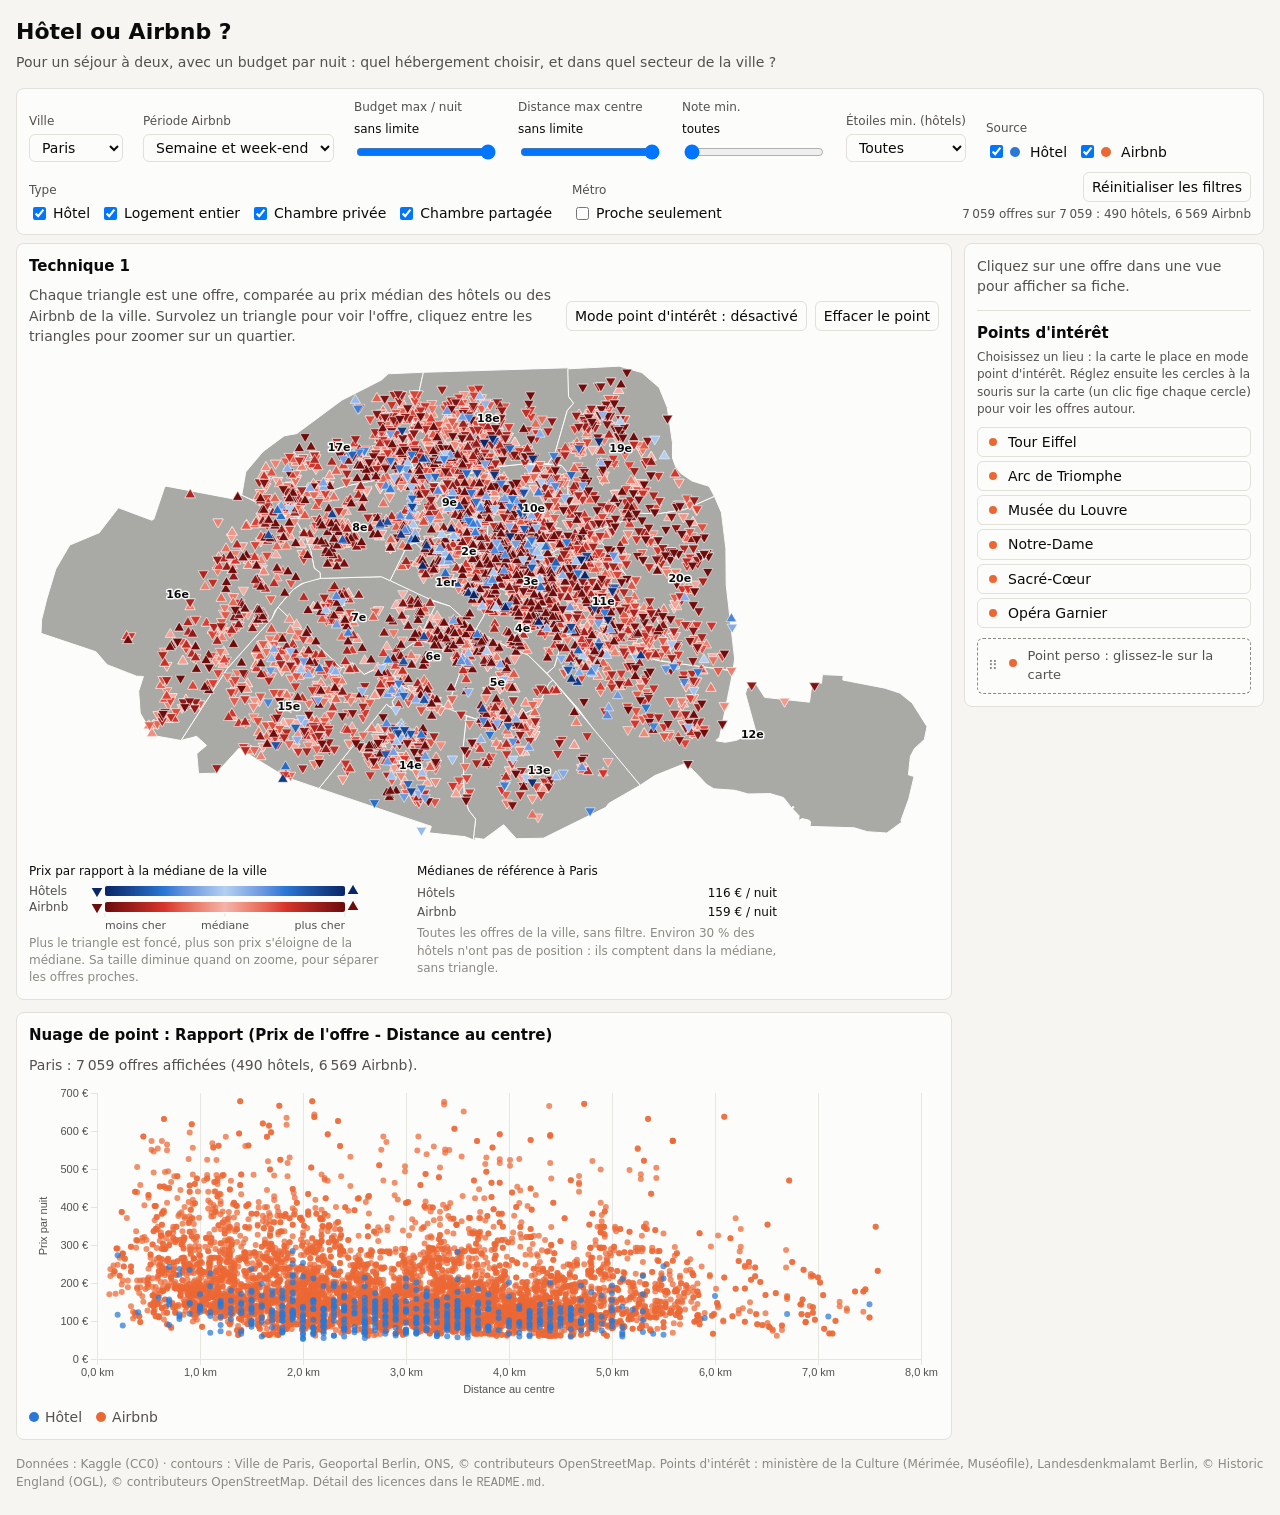
==== commit c6f09f24: "docs: documentation du rendu en six documents de 300 mots, légende de la carte, sans avertissements " ====
--- a/viz/index.html
+++ b/viz/index.html
@@ -25,7 +25,7 @@
     <p>Pour un séjour à deux, avec un budget par nuit : quel hébergement choisir, et dans quel secteur de la ville ?</p>
   </header>
 
-  <!-- composants/controles et composants/avertissements -->
+  <!-- composants/controles et composants/avertissements (erreur de chargement) -->
   <section id="controles" class="controles" aria-label="Ville et filtres"></section>
   <div id="avertissements" class="avertissements"></div>
 
@@ -53,7 +53,7 @@
   <footer class="pied">
     Données : Kaggle (CC0) · contours : Ville de Paris, Geoportal Berlin, ONS, © contributeurs OpenStreetMap.
     Points d'intérêt : ministère de la Culture (Mérimée, Muséofile), Landesdenkmalamt Berlin, © Historic England (OGL), © contributeurs OpenStreetMap.
-    Détail des licences dans <code>docs/sources.md</code>.
+    Détail des licences dans le <code>README.md</code>.
   </footer>
 </body>
 </html>
--- a/viz/styles/base.css
+++ b/viz/styles/base.css
@@ -59,7 +59,7 @@
   .panneau-lateral { position: static; }
 }
 
-/* Bandeau d'avertissement : limites des données (composants/avertissements) et fiche d'une offre. */
+/* Bandeau d'erreur de chargement (composants/avertissements). */
 .avertissement {
   margin: 6px 0;
   padding: 6px 10px;
--- a/viz/composants/avertissements/avertissements.css
+++ b/viz/composants/avertissements/avertissements.css
@@ -1,3 +1,3 @@
-/* Zone des avertissements (avertissements.js). Le style d'un avertissement est dans styles/base.css. */
+/* Zone du message d'erreur de chargement (avertissements.js). Son style est dans styles/base.css. */
 
 .avertissements { max-width: 1400px; margin: 0 auto; }
--- a/viz/technique-1/carte.css
+++ b/viz/technique-1/carte.css
@@ -171,10 +171,9 @@
 }
 .t1-legende-bloc { display: flex; flex-direction: column; gap: 4px; min-width: 0; }
 .t1-legende-titre { color: var(--texte); }
-.t1-legende-item { display: inline-flex; align-items: center; gap: 6px; }
-.t1-legende-item svg { display: inline; flex: none; overflow: visible; }
-.t1-legende-barre { display: flex; align-items: center; gap: 8px; }
-.t1-legende-barre > span { width: 52px; flex: none; }
+/* Une ligne par source : le nom aligné sur la barre (en haut du SVG), pas sur l'axe en dessous. */
+.t1-legende-barre { display: flex; align-items: flex-start; gap: 8px; }
+.t1-legende-barre > span { width: 52px; flex: none; line-height: 12px; }
 .t1-legende-note { color: var(--texte-discret); max-width: 360px; }
 .t1-medianes { display: grid; grid-template-columns: auto auto; gap: 2px 14px; margin: 0; }
 .t1-medianes dt { color: var(--texte-secondaire); }
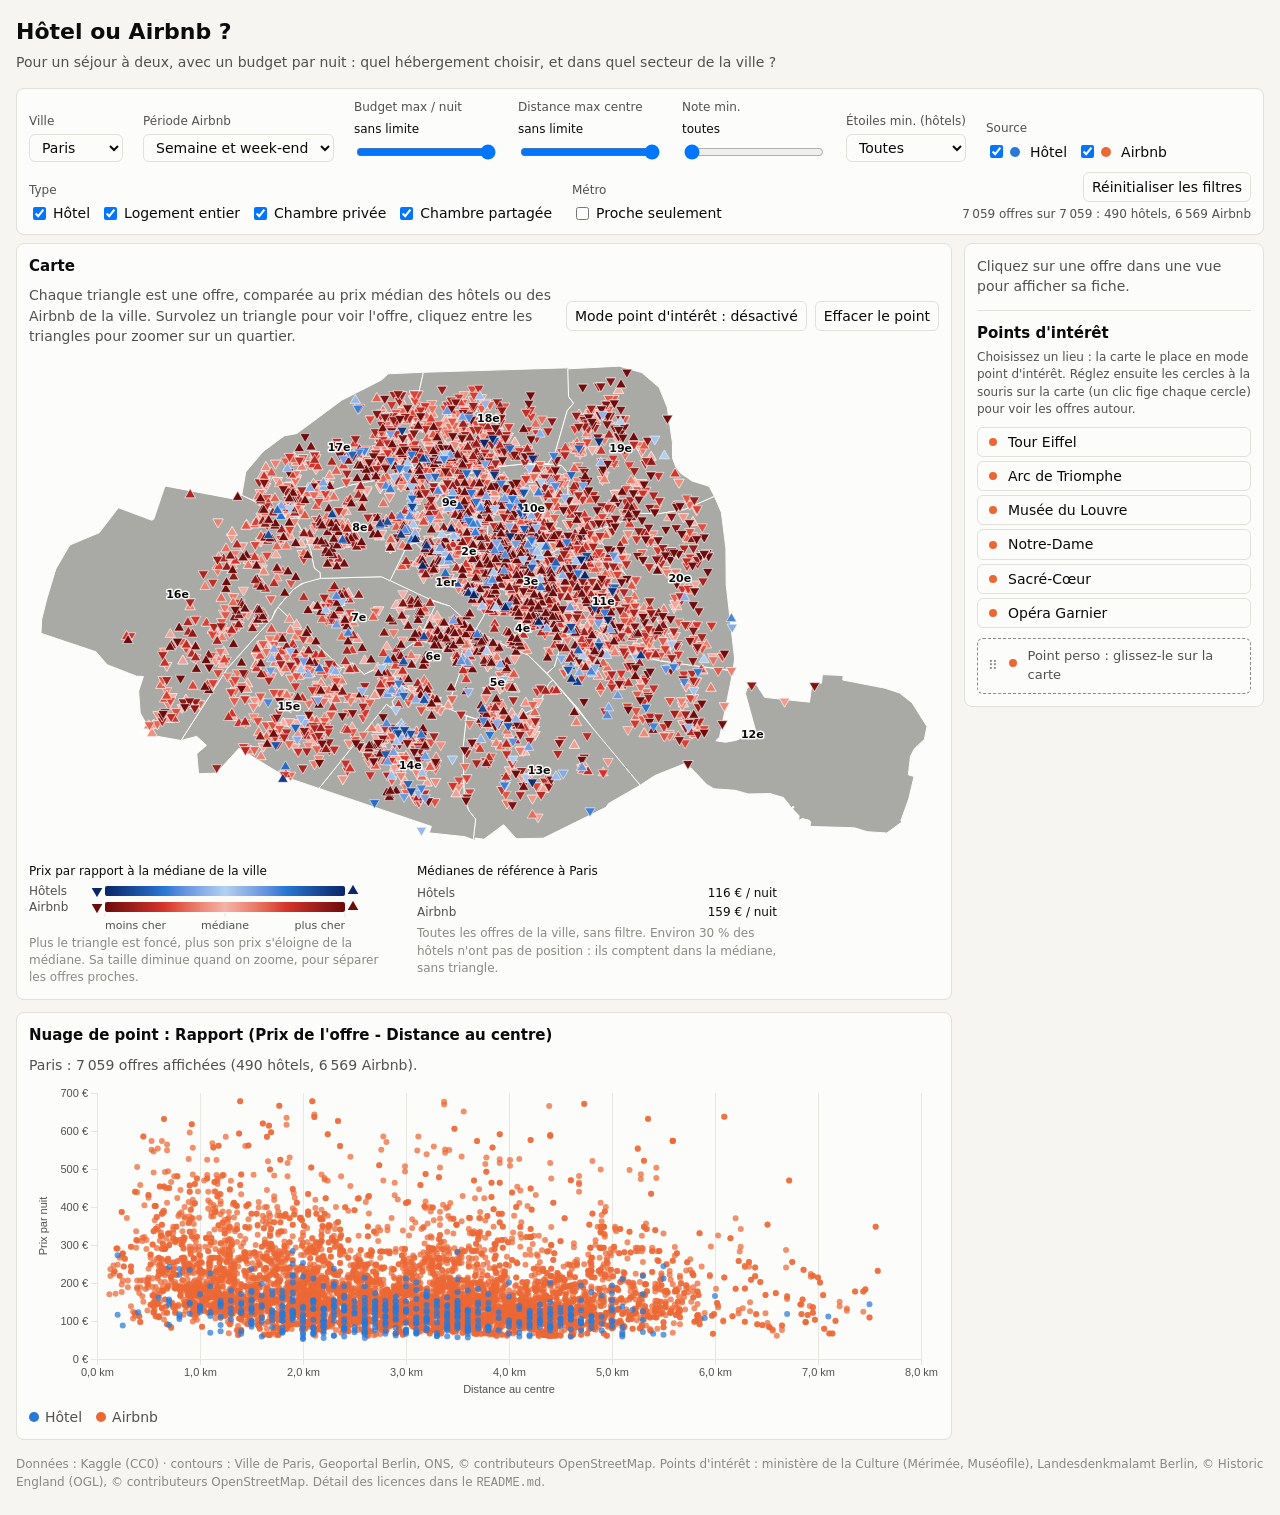
==== commit 22295093: "feat(carte): la vue s'intitule « Carte » au lieu de « Technique 1 » Captures de la carte et des poin" ====
--- a/viz/index.html
+++ b/viz/index.html
@@ -33,7 +33,7 @@
     <div class="vues">
       <!-- Technique 1 : technique-1/ (carte des offres) -->
       <section id="technique-1" class="vue">
-        <h2 class="vue-titre">Technique 1</h2>
+        <h2 class="vue-titre">Carte</h2>
         <div class="vue-contenu"></div>
       </section>
       <!-- Technique 2 : technique-2/ (nuage de points) -->
